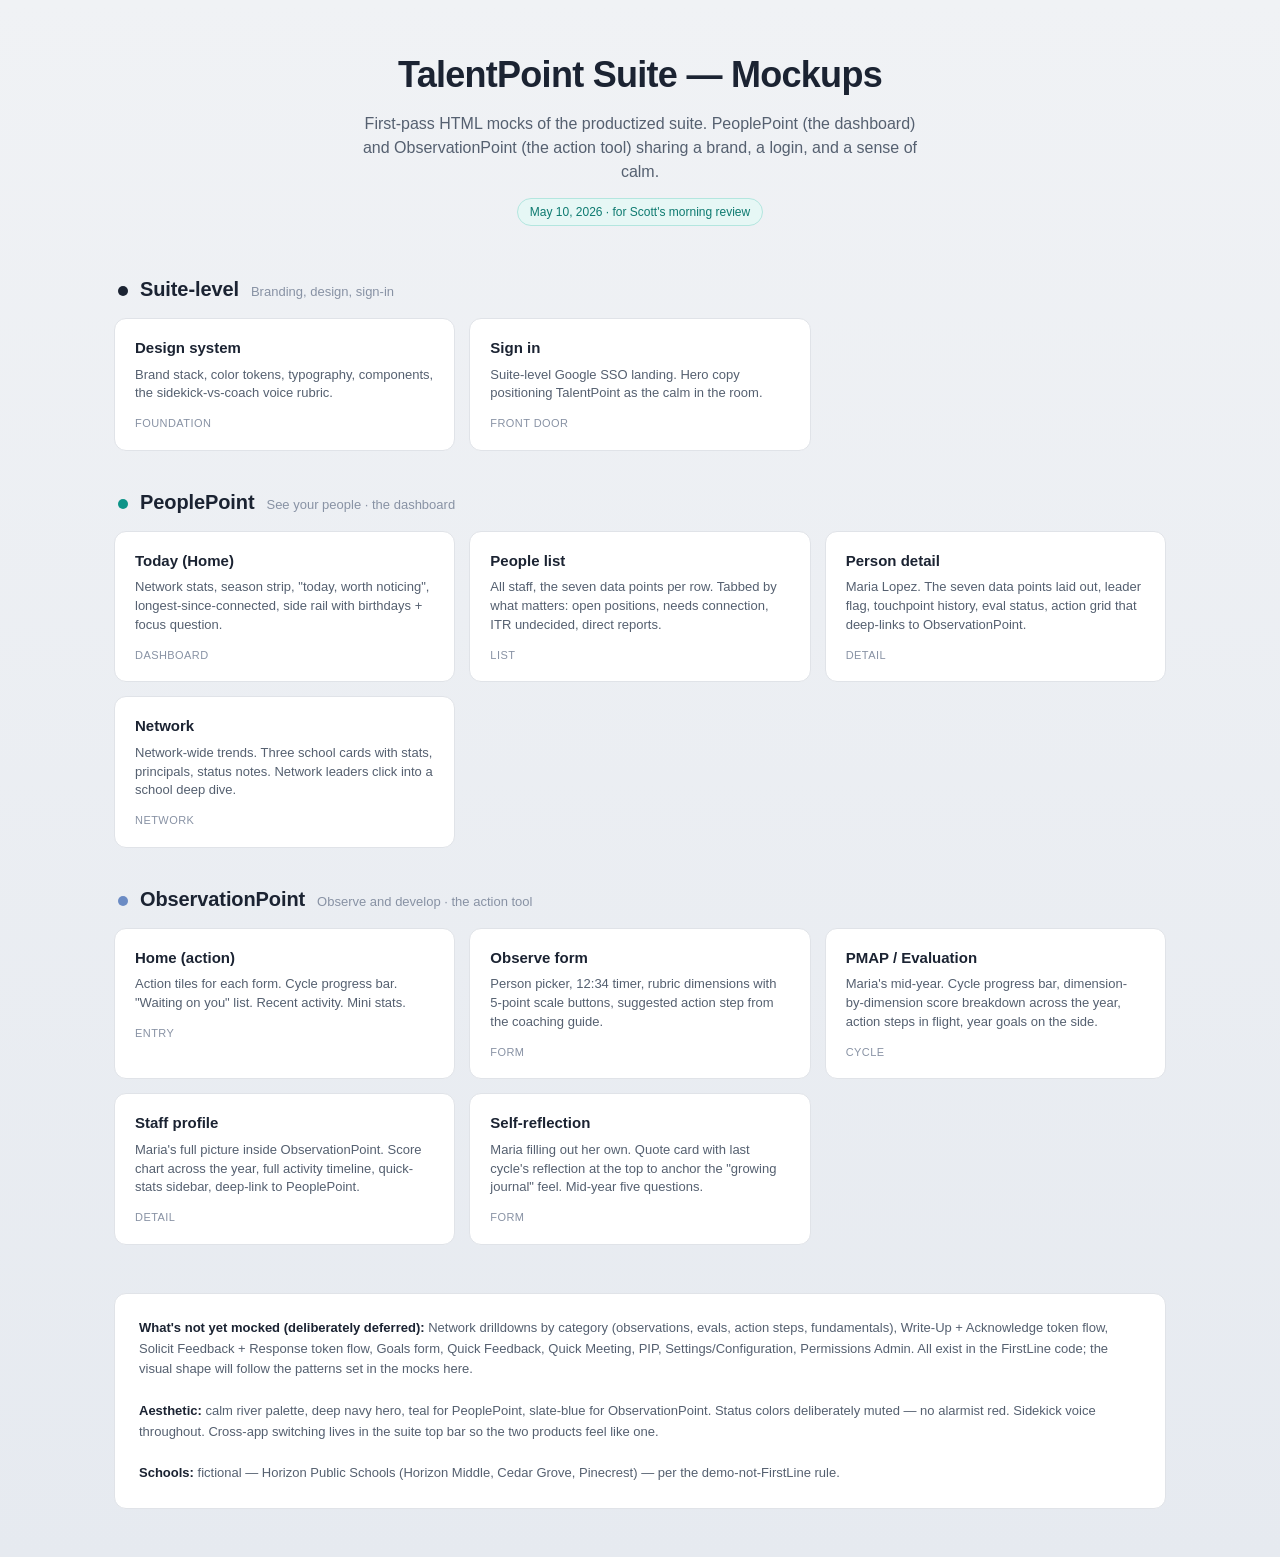
==== mocks/index.html @ 52f4b24e "Add remaining mocks (PMAP, StaffProfile, Self-Reflection, Network), index page, and SUMMARY.md Final" ====
<!DOCTYPE html>
<html lang="en">
<head>
<meta charset="UTF-8">
<meta name="viewport" content="width=device-width, initial-scale=1.0">
<title>Mocks · TalentPoint Suite</title>
<link rel="stylesheet" href="shared/suite.css">
<style>
  body { background: linear-gradient(180deg, #f0f2f5 0%, #e6eaf0 100%); min-height: 100vh; }
  .wrap { max-width: 1100px; margin: 0 auto; padding: 48px 24px; }
  .lede {
    text-align: center;
    margin-bottom: 48px;
  }
  .lede h1 { font-size: 36px; font-weight: 600; letter-spacing: -0.02em; margin-bottom: 10px; }
  .lede .sub { font-size: 16px; color: var(--text-secondary); max-width: 580px; margin: 0 auto; }
  .lede .stamp {
    display: inline-block;
    margin-top: 14px;
    padding: 4px 12px;
    background: var(--accent-light);
    color: var(--accent-strong);
    border: 1px solid #b3e6df;
    border-radius: 14px;
    font-size: 12px;
    font-weight: 500;
  }

  .group {
    margin-bottom: 36px;
  }
  .group-head {
    display: flex;
    align-items: baseline;
    gap: 12px;
    margin-bottom: 14px;
    padding-left: 4px;
  }
  .group-name { font-size: 20px; font-weight: 600; letter-spacing: -0.005em; }
  .group-tint { width: 10px; height: 10px; border-radius: 50%; }
  .group-meta { font-size: 13px; color: var(--text-muted); }

  .grid {
    display: grid;
    grid-template-columns: repeat(3, 1fr);
    gap: 14px;
  }
  @media (max-width: 900px) { .grid { grid-template-columns: 1fr 1fr; } }
  @media (max-width: 600px) { .grid { grid-template-columns: 1fr; } }

  .mock {
    background: var(--surface);
    border: 1px solid var(--border);
    border-radius: var(--radius-lg);
    padding: 18px 20px;
    text-decoration: none;
    color: inherit;
    transition: all var(--transition);
    display: flex;
    flex-direction: column;
    gap: 6px;
  }
  .mock:hover {
    border-color: var(--accent);
    transform: translateY(-1px);
    box-shadow: var(--shadow);
  }
  .mock-name { font-size: 15px; font-weight: 600; }
  .mock-desc { font-size: 13px; color: var(--text-secondary); line-height: 1.45; }
  .mock-tag {
    align-self: flex-start;
    margin-top: 6px;
    font-size: 11px;
    color: var(--text-muted);
    text-transform: uppercase;
    letter-spacing: 0.04em;
    font-weight: 500;
  }

  .meta-strip {
    margin-top: 48px;
    padding: 24px;
    background: var(--surface);
    border: 1px solid var(--border);
    border-radius: var(--radius-lg);
    font-size: 13px;
    color: var(--text-secondary);
    line-height: 1.6;
  }
  .meta-strip strong { color: var(--text); }
</style>
</head>
<body>

<div class="wrap">
  <div class="lede">
    <h1>TalentPoint Suite — Mockups</h1>
    <p class="sub">First-pass HTML mocks of the productized suite. PeoplePoint (the dashboard) and ObservationPoint (the action tool) sharing a brand, a login, and a sense of calm.</p>
    <div class="stamp">May 10, 2026 · for Scott's morning review</div>
  </div>

  <!-- Suite-level -->
  <div class="group">
    <div class="group-head">
      <span class="group-tint" style="background: var(--brand-deep);"></span>
      <span class="group-name">Suite-level</span>
      <span class="group-meta">Branding, design, sign-in</span>
    </div>
    <div class="grid">
      <a class="mock" href="design-system/index.html">
        <div class="mock-name">Design system</div>
        <div class="mock-desc">Brand stack, color tokens, typography, components, the sidekick-vs-coach voice rubric.</div>
        <span class="mock-tag">Foundation</span>
      </a>
      <a class="mock" href="suite/login.html">
        <div class="mock-name">Sign in</div>
        <div class="mock-desc">Suite-level Google SSO landing. Hero copy positioning TalentPoint as the calm in the room.</div>
        <span class="mock-tag">Front door</span>
      </a>
    </div>
  </div>

  <!-- PeoplePoint -->
  <div class="group">
    <div class="group-head">
      <span class="group-tint" style="background: var(--pp-tint);"></span>
      <span class="group-name">PeoplePoint</span>
      <span class="group-meta">See your people · the dashboard</span>
    </div>
    <div class="grid">
      <a class="mock" href="peoplepoint/home.html">
        <div class="mock-name">Today (Home)</div>
        <div class="mock-desc">Network stats, season strip, "today, worth noticing", longest-since-connected, side rail with birthdays + focus question.</div>
        <span class="mock-tag">Dashboard</span>
      </a>
      <a class="mock" href="peoplepoint/people.html">
        <div class="mock-name">People list</div>
        <div class="mock-desc">All staff, the seven data points per row. Tabbed by what matters: open positions, needs connection, ITR undecided, direct reports.</div>
        <span class="mock-tag">List</span>
      </a>
      <a class="mock" href="peoplepoint/person.html">
        <div class="mock-name">Person detail</div>
        <div class="mock-desc">Maria Lopez. The seven data points laid out, leader flag, touchpoint history, eval status, action grid that deep-links to ObservationPoint.</div>
        <span class="mock-tag">Detail</span>
      </a>
      <a class="mock" href="peoplepoint/network.html">
        <div class="mock-name">Network</div>
        <div class="mock-desc">Network-wide trends. Three school cards with stats, principals, status notes. Network leaders click into a school deep dive.</div>
        <span class="mock-tag">Network</span>
      </a>
    </div>
  </div>

  <!-- ObservationPoint -->
  <div class="group">
    <div class="group-head">
      <span class="group-tint" style="background: #6b8bc4;"></span>
      <span class="group-name">ObservationPoint</span>
      <span class="group-meta">Observe and develop · the action tool</span>
    </div>
    <div class="grid">
      <a class="mock" href="observationpoint/home.html">
        <div class="mock-name">Home (action)</div>
        <div class="mock-desc">Action tiles for each form. Cycle progress bar. "Waiting on you" list. Recent activity. Mini stats.</div>
        <span class="mock-tag">Entry</span>
      </a>
      <a class="mock" href="observationpoint/observe.html">
        <div class="mock-name">Observe form</div>
        <div class="mock-desc">Person picker, 12:34 timer, rubric dimensions with 5-point scale buttons, suggested action step from the coaching guide.</div>
        <span class="mock-tag">Form</span>
      </a>
      <a class="mock" href="observationpoint/pmap.html">
        <div class="mock-name">PMAP / Evaluation</div>
        <div class="mock-desc">Maria's mid-year. Cycle progress bar, dimension-by-dimension score breakdown across the year, action steps in flight, year goals on the side.</div>
        <span class="mock-tag">Cycle</span>
      </a>
      <a class="mock" href="observationpoint/staff-profile.html">
        <div class="mock-name">Staff profile</div>
        <div class="mock-desc">Maria's full picture inside ObservationPoint. Score chart across the year, full activity timeline, quick-stats sidebar, deep-link to PeoplePoint.</div>
        <span class="mock-tag">Detail</span>
      </a>
      <a class="mock" href="observationpoint/self-reflection.html">
        <div class="mock-name">Self-reflection</div>
        <div class="mock-desc">Maria filling out her own. Quote card with last cycle's reflection at the top to anchor the "growing journal" feel. Mid-year five questions.</div>
        <span class="mock-tag">Form</span>
      </a>
    </div>
  </div>

  <div class="meta-strip">
    <strong>What's not yet mocked (deliberately deferred):</strong> Network drilldowns by category (observations, evals, action steps, fundamentals), Write-Up + Acknowledge token flow, Solicit Feedback + Response token flow, Goals form, Quick Feedback, Quick Meeting, PIP, Settings/Configuration, Permissions Admin. All exist in the FirstLine code; the visual shape will follow the patterns set in the mocks here.
    <br><br>
    <strong>Aesthetic:</strong> calm river palette, deep navy hero, teal for PeoplePoint, slate-blue for ObservationPoint. Status colors deliberately muted — no alarmist red. Sidekick voice throughout. Cross-app switching lives in the suite top bar so the two products feel like one.
    <br><br>
    <strong>Schools:</strong> fictional — Horizon Public Schools (Horizon Middle, Cedar Grove, Pinecrest) — per the demo-not-FirstLine rule.
  </div>
</div>

</body>
</html>
---- mocks/shared/suite.css ----
/* ============================================================
   TalentPoint Suite — Shared Design Tokens & Components
   Used by PeoplePoint, ObservationPoint, and the suite-level
   login + nav. The river philosophy: calm, quiet, sidekick-not-coach.
   ============================================================ */

* { margin: 0; padding: 0; box-sizing: border-box; }

:root {
  /* ── Surface ── */
  --bg: #f0f2f5;
  --surface: #ffffff;
  --surface-alt: #f5f6f8;
  --surface-sunk: #ebeef2;
  --border: #e0e3e8;
  --border-light: #eceff3;
  --border-strong: #c8cfd9;

  /* ── Text ── */
  --text: #1b2332;
  --text-secondary: #556070;
  --text-muted: #8892a4;
  --text-inverse: #ffffff;

  /* ── Brand: river / confluence ── */
  --brand-deep: #1b2332;
  --brand-deep-2: #243044;
  --accent: #0d9488;          /* teal — calm river */
  --accent-light: #e6f7f5;
  --accent-hover: #0a7c72;
  --accent-strong: #0e7a70;

  /* ── App identity hues (subtle differentiation between apps) ── */
  --pp-tint: #0d9488;          /* PeoplePoint = teal (the still water) */
  --op-tint: #4a6fa5;          /* ObservationPoint = slate-blue (depth) */

  /* ── Status colors (used sparingly — calm, not alarming) ── */
  --green: #10b981;
  --green-bg: #ecfdf5;
  --green-border: #a7f3d0;
  --amber: #d97706;            /* warmer than alarmist orange */
  --amber-bg: #fffbeb;
  --amber-border: #fde68a;
  --red: #b91c1c;              /* deeper red — used only for true blockers */
  --red-bg: #fef2f2;
  --red-border: #fecaca;
  --blue: #3b82f6;
  --blue-bg: #eff6ff;
  --blue-border: #bfdbfe;
  --purple: #8b5cf6;
  --purple-bg: #f5f3ff;

  /* ── Geometry ── */
  --radius-sm: 6px;
  --radius: 8px;
  --radius-lg: 12px;
  --radius-xl: 16px;
  --shadow-sm: 0 1px 2px rgba(0,0,0,0.04);
  --shadow: 0 2px 6px rgba(0,0,0,0.06), 0 1px 2px rgba(0,0,0,0.04);
  --shadow-lg: 0 8px 24px rgba(0,0,0,0.08);
  --shadow-xl: 0 16px 48px rgba(0,0,0,0.12);

  /* ── Motion ── */
  --transition-fast: 100ms ease;
  --transition: 150ms ease;
  --transition-slow: 300ms ease;
}

body {
  font-family: -apple-system, BlinkMacSystemFont, 'Segoe UI', Roboto, 'Helvetica Neue', sans-serif;
  background: var(--bg);
  color: var(--text);
  line-height: 1.5;
  -webkit-font-smoothing: antialiased;
  overflow-x: hidden;
}

/* ── Typography ── */
.t-display { font-size: 28px; font-weight: 600; letter-spacing: -0.01em; line-height: 1.2; }
.t-h1      { font-size: 22px; font-weight: 600; letter-spacing: -0.005em; line-height: 1.3; }
.t-h2      { font-size: 18px; font-weight: 600; line-height: 1.35; }
.t-h3      { font-size: 15px; font-weight: 600; }
.t-body    { font-size: 14px; }
.t-small   { font-size: 13px; color: var(--text-secondary); }
.t-tiny    { font-size: 12px; color: var(--text-muted); }
.t-mono    { font-family: ui-monospace, 'SF Mono', Menlo, Consolas, monospace; }

/* ============================================================
   Suite-level top bar (shared by both apps)
   ============================================================ */
.suite-topbar {
  background: linear-gradient(135deg, var(--brand-deep) 0%, var(--brand-deep-2) 100%);
  color: white;
  padding: 0 24px;
  height: 56px;
  display: flex;
  align-items: center;
  justify-content: space-between;
  position: sticky;
  top: 0;
  z-index: 100;
}
.suite-brand {
  display: flex;
  align-items: center;
  gap: 14px;
}
.suite-brand-logo {
  width: 28px;
  height: 28px;
  border-radius: 7px;
  background: linear-gradient(135deg, var(--accent) 0%, #14b8a6 100%);
  display: flex;
  align-items: center;
  justify-content: center;
  font-weight: 700;
  font-size: 14px;
  color: white;
  letter-spacing: -0.02em;
}
.suite-brand-name {
  font-weight: 600;
  font-size: 15px;
  letter-spacing: -0.01em;
}
.suite-brand-divider {
  width: 1px;
  height: 22px;
  background: rgba(255,255,255,0.18);
}
.suite-app-switcher {
  display: flex;
  gap: 2px;
  background: rgba(255,255,255,0.06);
  padding: 3px;
  border-radius: 8px;
}
.suite-app-tab {
  padding: 5px 14px;
  font-size: 13px;
  font-weight: 500;
  border-radius: 6px;
  color: rgba(255,255,255,0.65);
  cursor: pointer;
  transition: all var(--transition);
  display: flex;
  align-items: center;
  gap: 6px;
  text-decoration: none;
  border: none;
  background: none;
}
.suite-app-tab:hover { color: white; }
.suite-app-tab.active {
  background: rgba(255,255,255,0.12);
  color: white;
  box-shadow: inset 0 0 0 1px rgba(255,255,255,0.05);
}
.suite-app-tab .dot {
  width: 6px;
  height: 6px;
  border-radius: 50%;
}
.suite-app-tab.pp .dot { background: var(--pp-tint); }
.suite-app-tab.op .dot { background: #6b8bc4; }

.suite-topbar-right {
  display: flex;
  align-items: center;
  gap: 14px;
}
.suite-network-name {
  font-size: 13px;
  color: rgba(255,255,255,0.62);
}
.suite-season {
  font-size: 12px;
  padding: 4px 10px;
  background: rgba(255,255,255,0.1);
  border-radius: 20px;
  color: rgba(255,255,255,0.8);
}
.suite-user-avatar {
  width: 32px;
  height: 32px;
  border-radius: 50%;
  background: var(--accent);
  display: flex;
  align-items: center;
  justify-content: center;
  font-size: 13px;
  font-weight: 600;
  cursor: pointer;
  color: white;
}

/* ============================================================
   Cards & panels
   ============================================================ */
.card {
  background: var(--surface);
  border: 1px solid var(--border);
  border-radius: var(--radius-lg);
  padding: 20px;
  box-shadow: var(--shadow-sm);
}
.card-section {
  background: var(--surface);
  border: 1px solid var(--border);
  border-radius: var(--radius-lg);
  overflow: hidden;
}
.card-section-header {
  padding: 14px 18px;
  border-bottom: 1px solid var(--border-light);
  display: flex;
  align-items: center;
  justify-content: space-between;
}
.card-section-body {
  padding: 18px;
}

/* ============================================================
   Buttons
   ============================================================ */
.btn {
  display: inline-flex;
  align-items: center;
  gap: 6px;
  padding: 8px 14px;
  font-size: 13px;
  font-weight: 500;
  font-family: inherit;
  border-radius: var(--radius);
  cursor: pointer;
  transition: all var(--transition);
  border: 1px solid transparent;
  background: none;
  color: var(--text);
  text-decoration: none;
}
.btn-primary {
  background: var(--accent);
  color: white;
  border-color: var(--accent);
}
.btn-primary:hover {
  background: var(--accent-hover);
  border-color: var(--accent-hover);
}
.btn-secondary {
  background: var(--surface);
  border-color: var(--border);
  color: var(--text);
}
.btn-secondary:hover {
  border-color: var(--border-strong);
}
.btn-ghost {
  background: transparent;
  color: var(--text-secondary);
}
.btn-ghost:hover {
  background: var(--surface-alt);
  color: var(--text);
}
.btn-sm {
  padding: 5px 10px;
  font-size: 12px;
}
.btn-lg {
  padding: 11px 20px;
  font-size: 14px;
}

/* ============================================================
   Pills & badges
   ============================================================ */
.pill {
  display: inline-flex;
  align-items: center;
  gap: 4px;
  padding: 3px 9px;
  font-size: 11px;
  font-weight: 500;
  border-radius: 20px;
  background: var(--surface-alt);
  color: var(--text-secondary);
  border: 1px solid var(--border-light);
}
.pill-green { background: var(--green-bg); color: #047857; border-color: var(--green-border); }
.pill-amber { background: var(--amber-bg); color: #b45309; border-color: var(--amber-border); }
.pill-red   { background: var(--red-bg);   color: #b91c1c; border-color: var(--red-border); }
.pill-blue  { background: var(--blue-bg);  color: #1d4ed8; border-color: var(--blue-border); }
.pill-purple{ background: var(--purple-bg); color: #6d28d9; }
.pill-accent{ background: var(--accent-light); color: var(--accent-strong); border-color: #b3e6df; }

/* ============================================================
   Tables
   ============================================================ */
.tbl {
  width: 100%;
  border-collapse: separate;
  border-spacing: 0;
  font-size: 13px;
}
.tbl thead th {
  font-size: 11px;
  font-weight: 500;
  text-transform: uppercase;
  letter-spacing: 0.04em;
  color: var(--text-muted);
  text-align: left;
  padding: 10px 14px;
  border-bottom: 1px solid var(--border);
  background: var(--surface-alt);
}
.tbl tbody td {
  padding: 12px 14px;
  border-bottom: 1px solid var(--border-light);
}
.tbl tbody tr:hover { background: var(--surface-alt); cursor: pointer; }
.tbl tbody tr:last-child td { border-bottom: none; }

/* ============================================================
   Avatars & person rows
   ============================================================ */
.avatar {
  width: 36px;
  height: 36px;
  border-radius: 50%;
  display: flex;
  align-items: center;
  justify-content: center;
  font-size: 13px;
  font-weight: 600;
  background: linear-gradient(135deg, #6b7e96 0%, #8898ab 100%);
  color: white;
  flex-shrink: 0;
}
.avatar-sm { width: 28px; height: 28px; font-size: 11px; }
.avatar-lg { width: 56px; height: 56px; font-size: 19px; }

.person-row {
  display: flex;
  align-items: center;
  gap: 12px;
}
.person-name { font-weight: 500; color: var(--text); }
.person-meta { font-size: 12px; color: var(--text-muted); }

/* ============================================================
   Form fields
   ============================================================ */
.field {
  display: flex;
  flex-direction: column;
  gap: 6px;
}
.field-label {
  font-size: 12px;
  font-weight: 500;
  color: var(--text-secondary);
}
.input, .textarea, .select {
  padding: 9px 12px;
  font-size: 14px;
  font-family: inherit;
  border: 1px solid var(--border);
  border-radius: var(--radius);
  background: var(--surface);
  color: var(--text);
  transition: border-color var(--transition);
  width: 100%;
}
.input:focus, .textarea:focus, .select:focus {
  outline: none;
  border-color: var(--accent);
  box-shadow: 0 0 0 3px var(--accent-light);
}
.textarea { resize: vertical; min-height: 80px; }

/* ============================================================
   Layout helpers
   ============================================================ */
.container { max-width: 1280px; margin: 0 auto; padding: 24px; }
.row { display: flex; gap: 16px; }
.col { display: flex; flex-direction: column; gap: 16px; }
.gap-sm { gap: 8px; }
.gap-lg { gap: 24px; }
.flex-1 { flex: 1; }
.muted { color: var(--text-muted); }
.secondary { color: var(--text-secondary); }
.center { display: flex; align-items: center; justify-content: center; }
.between { display: flex; align-items: center; justify-content: space-between; }

/* ============================================================
   Empty state
   ============================================================ */
.empty {
  padding: 40px;
  text-align: center;
  color: var(--text-muted);
  font-size: 13px;
}

/* ============================================================
   Footer / disclaimer pattern
   ============================================================ */
.suite-footer {
  margin-top: 40px;
  padding: 20px 24px;
  border-top: 1px solid var(--border-light);
  font-size: 12px;
  color: var(--text-muted);
  display: flex;
  justify-content: space-between;
  align-items: center;
}
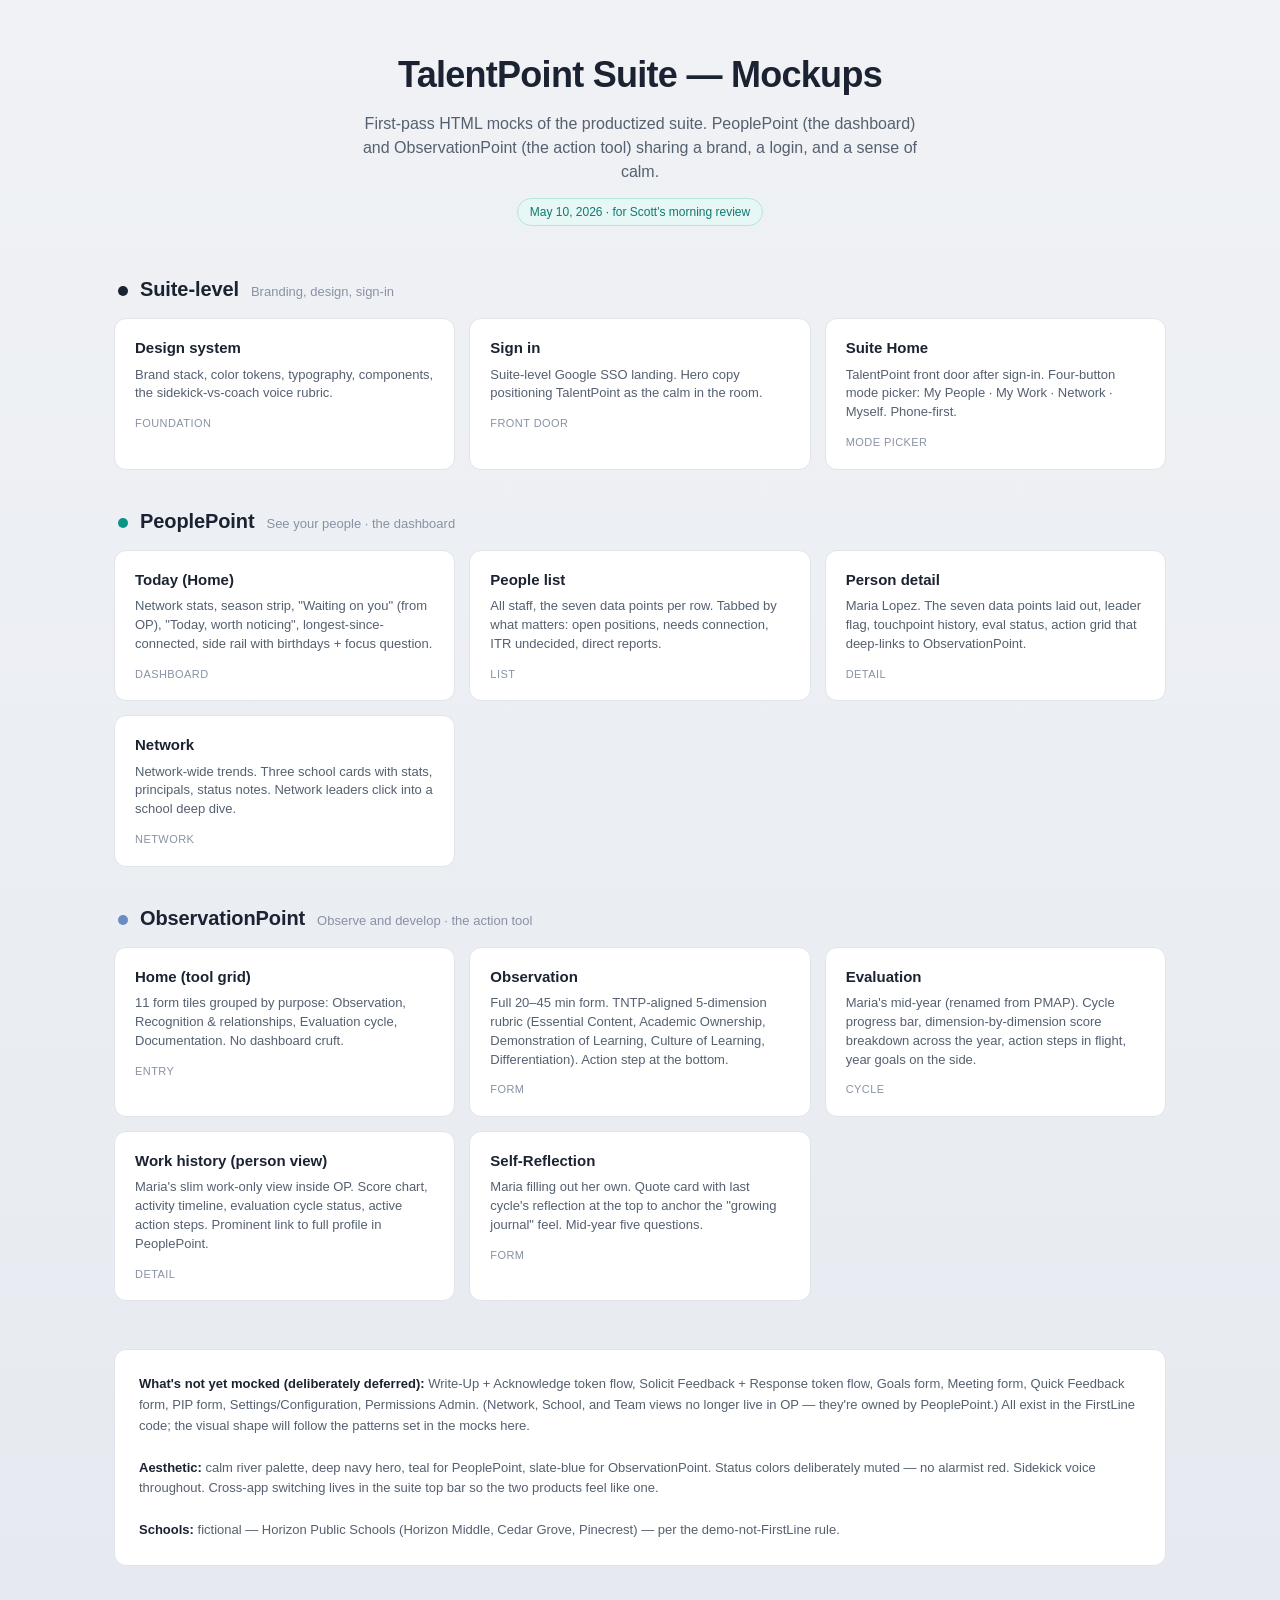
==== commit c176ed3d: "Update mocks to match locked decisions from review Per review walk: rebuild the OP-side mocks to dro" ====
--- a/mocks/index.html
+++ b/mocks/index.html
@@ -117,6 +117,11 @@
         <div class="mock-desc">Suite-level Google SSO landing. Hero copy positioning TalentPoint as the calm in the room.</div>
         <span class="mock-tag">Front door</span>
       </a>
+      <a class="mock" href="suite/home.html">
+        <div class="mock-name">Suite Home</div>
+        <div class="mock-desc">TalentPoint front door after sign-in. Four-button mode picker: My People · My Work · Network · Myself. Phone-first.</div>
+        <span class="mock-tag">Mode picker</span>
+      </a>
     </div>
   </div>
 
@@ -130,7 +135,7 @@
     <div class="grid">
       <a class="mock" href="peoplepoint/home.html">
         <div class="mock-name">Today (Home)</div>
-        <div class="mock-desc">Network stats, season strip, "today, worth noticing", longest-since-connected, side rail with birthdays + focus question.</div>
+        <div class="mock-desc">Network stats, season strip, "Waiting on you" (from OP), "Today, worth noticing", longest-since-connected, side rail with birthdays + focus question.</div>
         <span class="mock-tag">Dashboard</span>
       </a>
       <a class="mock" href="peoplepoint/people.html">
@@ -160,27 +165,27 @@
     </div>
     <div class="grid">
       <a class="mock" href="observationpoint/home.html">
-        <div class="mock-name">Home (action)</div>
-        <div class="mock-desc">Action tiles for each form. Cycle progress bar. "Waiting on you" list. Recent activity. Mini stats.</div>
+        <div class="mock-name">Home (tool grid)</div>
+        <div class="mock-desc">11 form tiles grouped by purpose: Observation, Recognition & relationships, Evaluation cycle, Documentation. No dashboard cruft.</div>
         <span class="mock-tag">Entry</span>
       </a>
       <a class="mock" href="observationpoint/observe.html">
-        <div class="mock-name">Observe form</div>
-        <div class="mock-desc">Person picker, 12:34 timer, rubric dimensions with 5-point scale buttons, suggested action step from the coaching guide.</div>
+        <div class="mock-name">Observation</div>
+        <div class="mock-desc">Full 20–45 min form. TNTP-aligned 5-dimension rubric (Essential Content, Academic Ownership, Demonstration of Learning, Culture of Learning, Differentiation). Action step at the bottom.</div>
         <span class="mock-tag">Form</span>
       </a>
-      <a class="mock" href="observationpoint/pmap.html">
-        <div class="mock-name">PMAP / Evaluation</div>
-        <div class="mock-desc">Maria's mid-year. Cycle progress bar, dimension-by-dimension score breakdown across the year, action steps in flight, year goals on the side.</div>
+      <a class="mock" href="observationpoint/evaluation.html">
+        <div class="mock-name">Evaluation</div>
+        <div class="mock-desc">Maria's mid-year (renamed from PMAP). Cycle progress bar, dimension-by-dimension score breakdown across the year, action steps in flight, year goals on the side.</div>
         <span class="mock-tag">Cycle</span>
       </a>
       <a class="mock" href="observationpoint/staff-profile.html">
-        <div class="mock-name">Staff profile</div>
-        <div class="mock-desc">Maria's full picture inside ObservationPoint. Score chart across the year, full activity timeline, quick-stats sidebar, deep-link to PeoplePoint.</div>
+        <div class="mock-name">Work history (person view)</div>
+        <div class="mock-desc">Maria's slim work-only view inside OP. Score chart, activity timeline, evaluation cycle status, active action steps. Prominent link to full profile in PeoplePoint.</div>
         <span class="mock-tag">Detail</span>
       </a>
       <a class="mock" href="observationpoint/self-reflection.html">
-        <div class="mock-name">Self-reflection</div>
+        <div class="mock-name">Self-Reflection</div>
         <div class="mock-desc">Maria filling out her own. Quote card with last cycle's reflection at the top to anchor the "growing journal" feel. Mid-year five questions.</div>
         <span class="mock-tag">Form</span>
       </a>
@@ -188,7 +193,7 @@
   </div>
 
   <div class="meta-strip">
-    <strong>What's not yet mocked (deliberately deferred):</strong> Network drilldowns by category (observations, evals, action steps, fundamentals), Write-Up + Acknowledge token flow, Solicit Feedback + Response token flow, Goals form, Quick Feedback, Quick Meeting, PIP, Settings/Configuration, Permissions Admin. All exist in the FirstLine code; the visual shape will follow the patterns set in the mocks here.
+    <strong>What's not yet mocked (deliberately deferred):</strong> Write-Up + Acknowledge token flow, Solicit Feedback + Response token flow, Goals form, Meeting form, Quick Feedback form, PIP form, Settings/Configuration, Permissions Admin. (Network, School, and Team views no longer live in OP — they're owned by PeoplePoint.) All exist in the FirstLine code; the visual shape will follow the patterns set in the mocks here.
     <br><br>
     <strong>Aesthetic:</strong> calm river palette, deep navy hero, teal for PeoplePoint, slate-blue for ObservationPoint. Status colors deliberately muted — no alarmist red. Sidekick voice throughout. Cross-app switching lives in the suite top bar so the two products feel like one.
     <br><br>
